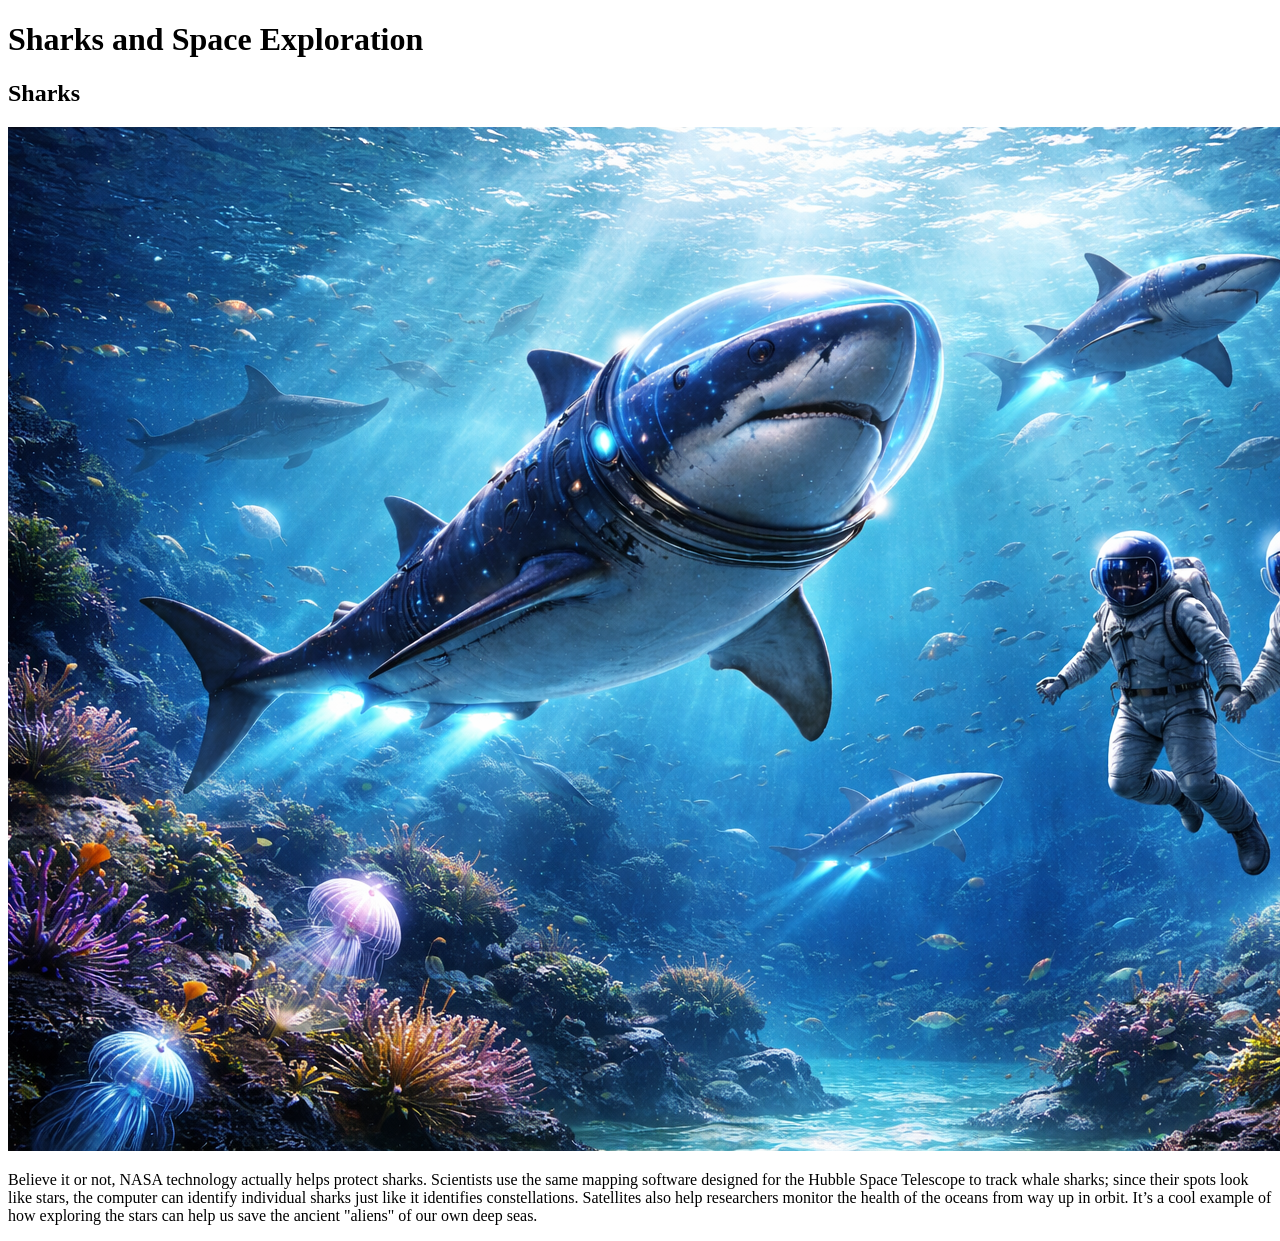
==== Mix_Match Website/index.html @ 9fb76b7b "Add files via upload" ====
<!-- Make a Sic-Fi website about sharks and space exploration-->
<!DOCTYPE html>
<html lang="en">
<head>
    <meta charset="UTF-8">
    <meta name="viewport" content="width=device-width, initial-scale=1.0">
    <title>Sharks and Space Exploration</title>
    <link rel="stylesheet" href="style.css">
    <link rel="preconnect" href="https://fonts.googleapis.com">
<link rel="preconnect" href="https://fonts.gstatic.com" crossorigin>
<link href="https://fonts.googleapis.com/css2?family=Press+Start+2P&display=swap" rel="stylesheet">
</head>
<body>
    <h1>Sharks and Space Exploration</h1>
    <h2>Sharks</h2>
</div class="container">
<img src="ChatGPT Image Apr 13, 2026, 09_16_11 AM.png" width="">
<p class="sharkspacetext">Believe it or not, NASA technology actually helps protect sharks. Scientists use the same mapping software designed for the Hubble Space Telescope to track whale sharks; since their spots look like stars, the computer can identify individual sharks just like it identifies constellations. Satellites also help researchers monitor the health of the oceans from way up in orbit. It’s a cool example of how exploring the stars can help us save the ancient "aliens" of our own deep seas.</p>
</div>

</body>
</html>
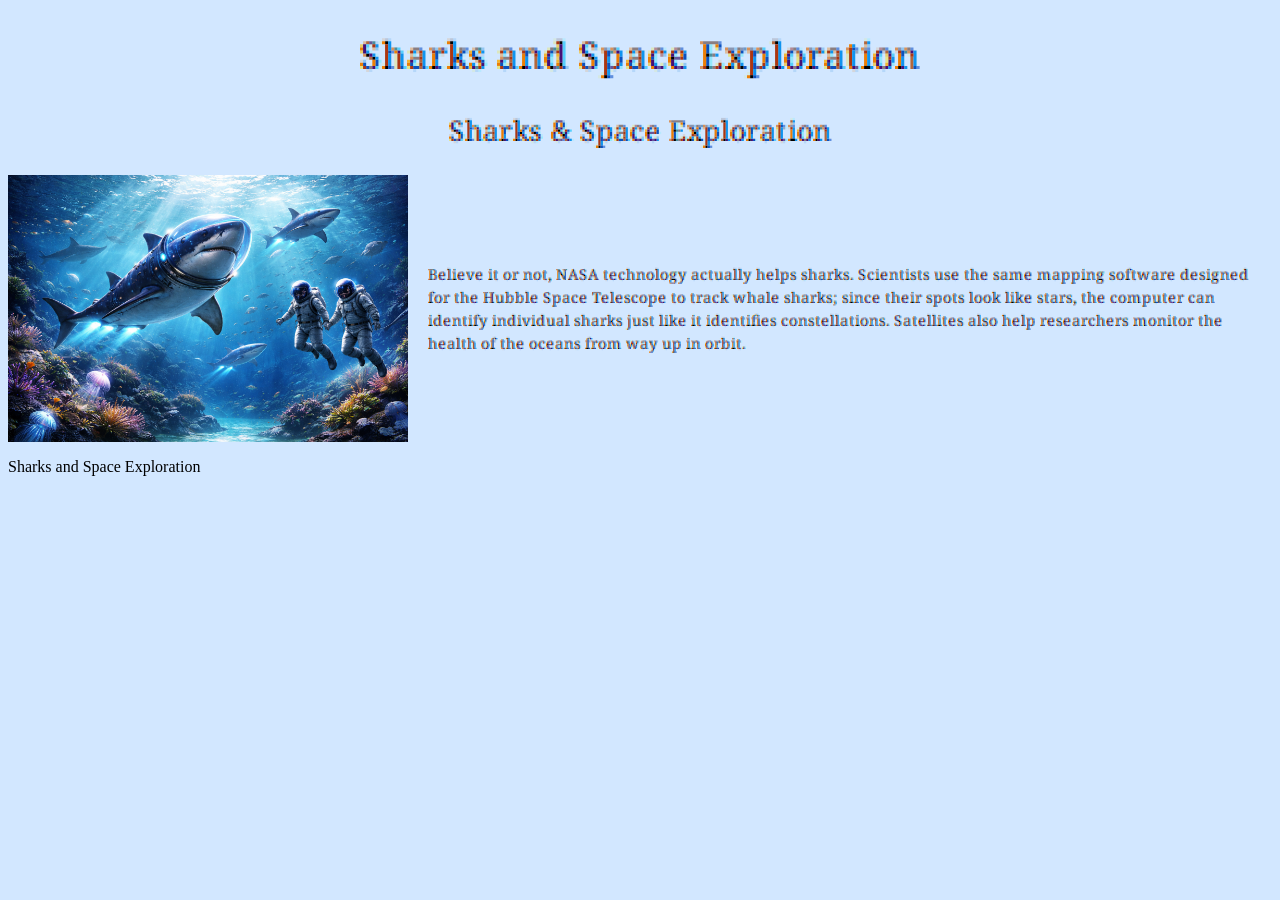
==== commit 06b8be79: "Add files via upload" ====
--- a/Mix_Match Website/index.html
+++ b/Mix_Match Website/index.html
@@ -8,15 +8,15 @@
     <link rel="stylesheet" href="style.css">
     <link rel="preconnect" href="https://fonts.googleapis.com">
 <link rel="preconnect" href="https://fonts.gstatic.com" crossorigin>
-<link href="https://fonts.googleapis.com/css2?family=Press+Start+2P&display=swap" rel="stylesheet">
+<link href="https://fonts.googleapis.com/css2?family=Coral+Pixels&display=swap" rel="stylesheet">
 </head>
 <body>
     <h1>Sharks and Space Exploration</h1>
-    <h2>Sharks</h2>
-</div class="container">
-<img src="ChatGPT Image Apr 13, 2026, 09_16_11 AM.png" width="">
-<p class="sharkspacetext">Believe it or not, NASA technology actually helps protect sharks. Scientists use the same mapping software designed for the Hubble Space Telescope to track whale sharks; since their spots look like stars, the computer can identify individual sharks just like it identifies constellations. Satellites also help researchers monitor the health of the oceans from way up in orbit. It’s a cool example of how exploring the stars can help us save the ancient "aliens" of our own deep seas.</p>
+    <h2>Sharks &  Space Exploration</h2>
+<div class="container">
+<img class="sharkimage" src="ChatGPT Image Apr 13, 2026, 09_16_11 AM.png" width="400">
+<p class="sharkspacetext">Believe it or not, NASA technology actually helps sharks. Scientists use the same mapping software designed for the Hubble Space Telescope to track whale sharks; since their spots look like stars, the computer can identify individual sharks just like it identifies constellations. Satellites also help researchers monitor the health of the oceans from way up in orbit. 
 </div>
-
+<p> Sharks and Space Exploration</p>
 </body>
 </html>
--- a/Mix_Match Website/style.css
+++ b/Mix_Match Website/style.css
@@ -0,0 +1,39 @@
+.coral-pixels-regular {
+    font-family: "Coral Pixels", serif;
+    font-weight: 400;
+    font-style: normal;
+  }
+
+  
+h1{
+    color:#f0f8ff;
+    font-family: "Coral Pixels", serif;
+    text-align: center;
+    font-size: 40px;
+}
+
+h2{
+    font-family: "Coral Pixels", serif;
+    text-align: center;
+    font-size: 30px;
+}
+
+body{
+    background-color: #d2e7ff;
+}
+
+.sharkspacetext{
+    display:inline-block;
+    font-family: "Coral Pixels", serif;
+}
+.sharkimage{
+    display:inline-block;
+    vertical-align:middle;
+}
+.container{
+    display:flex;
+    align-items:center;
+    gap:20px;
+}
+
+
